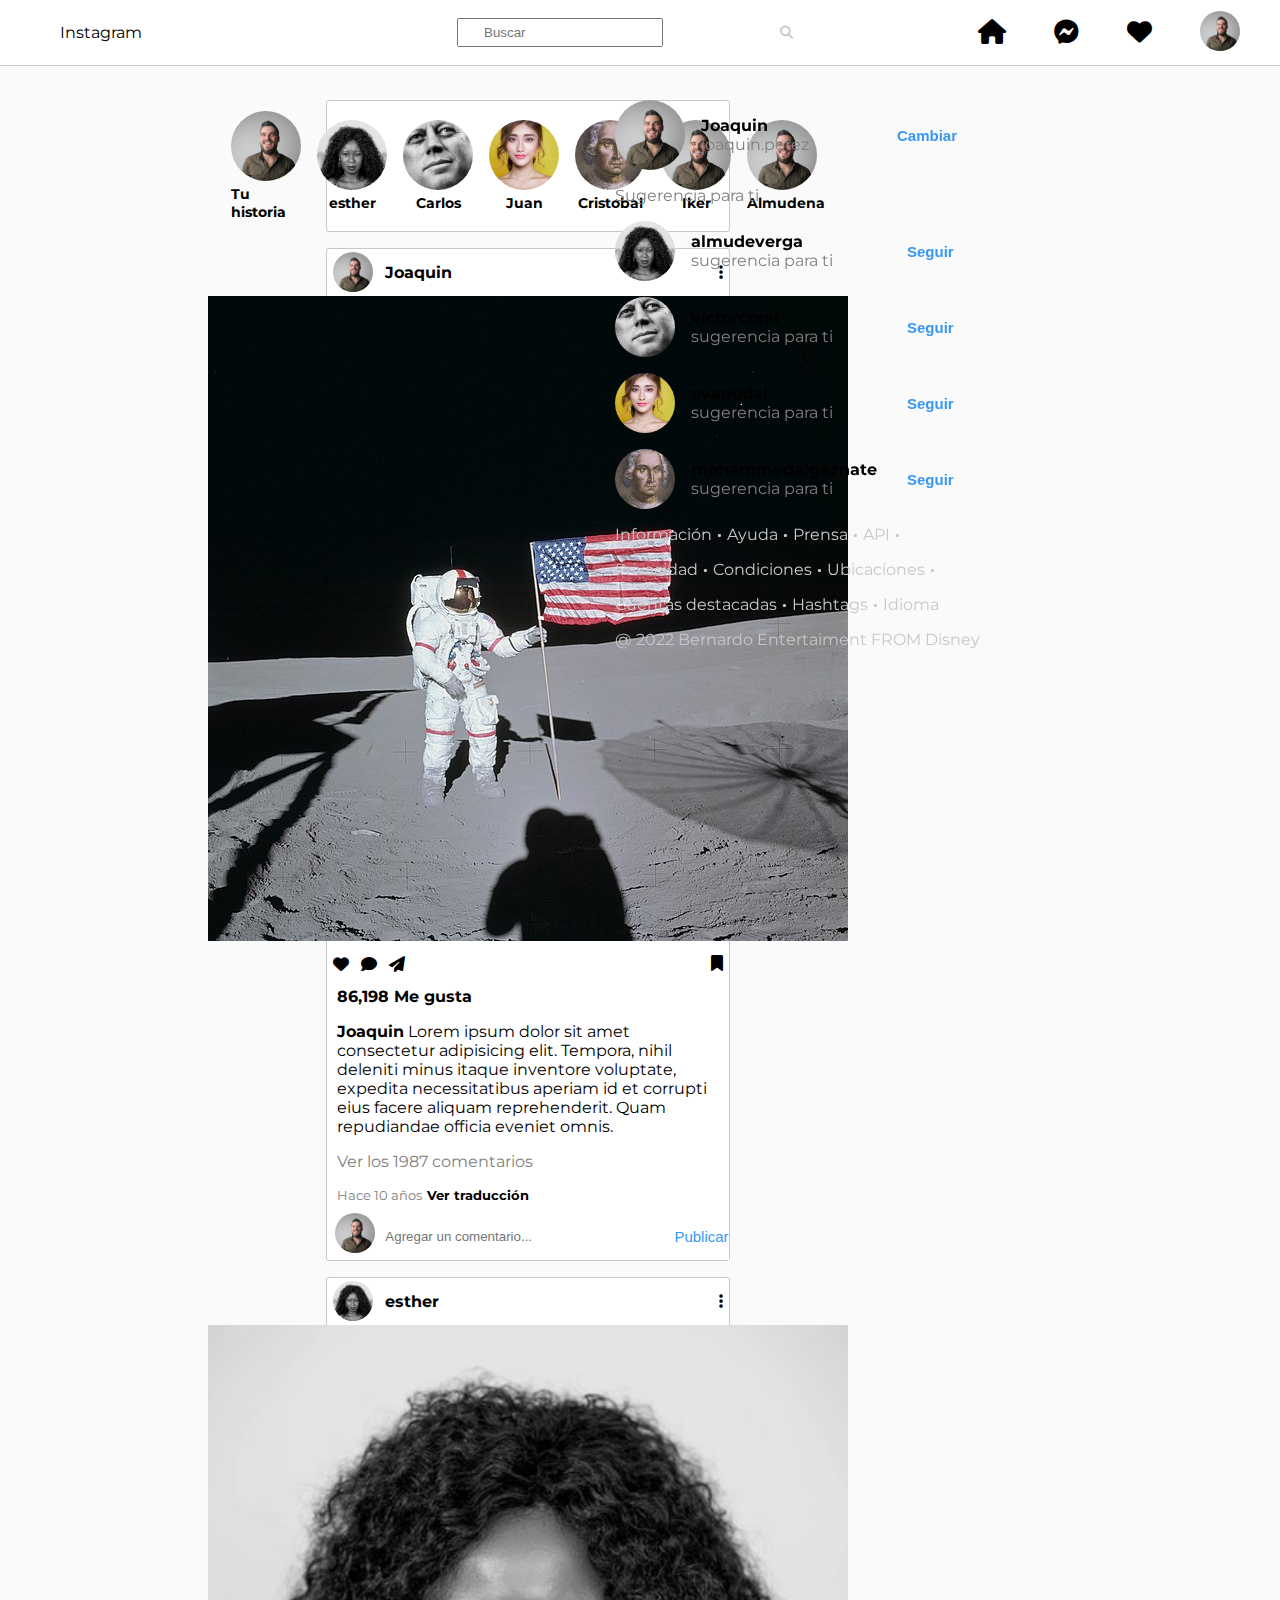
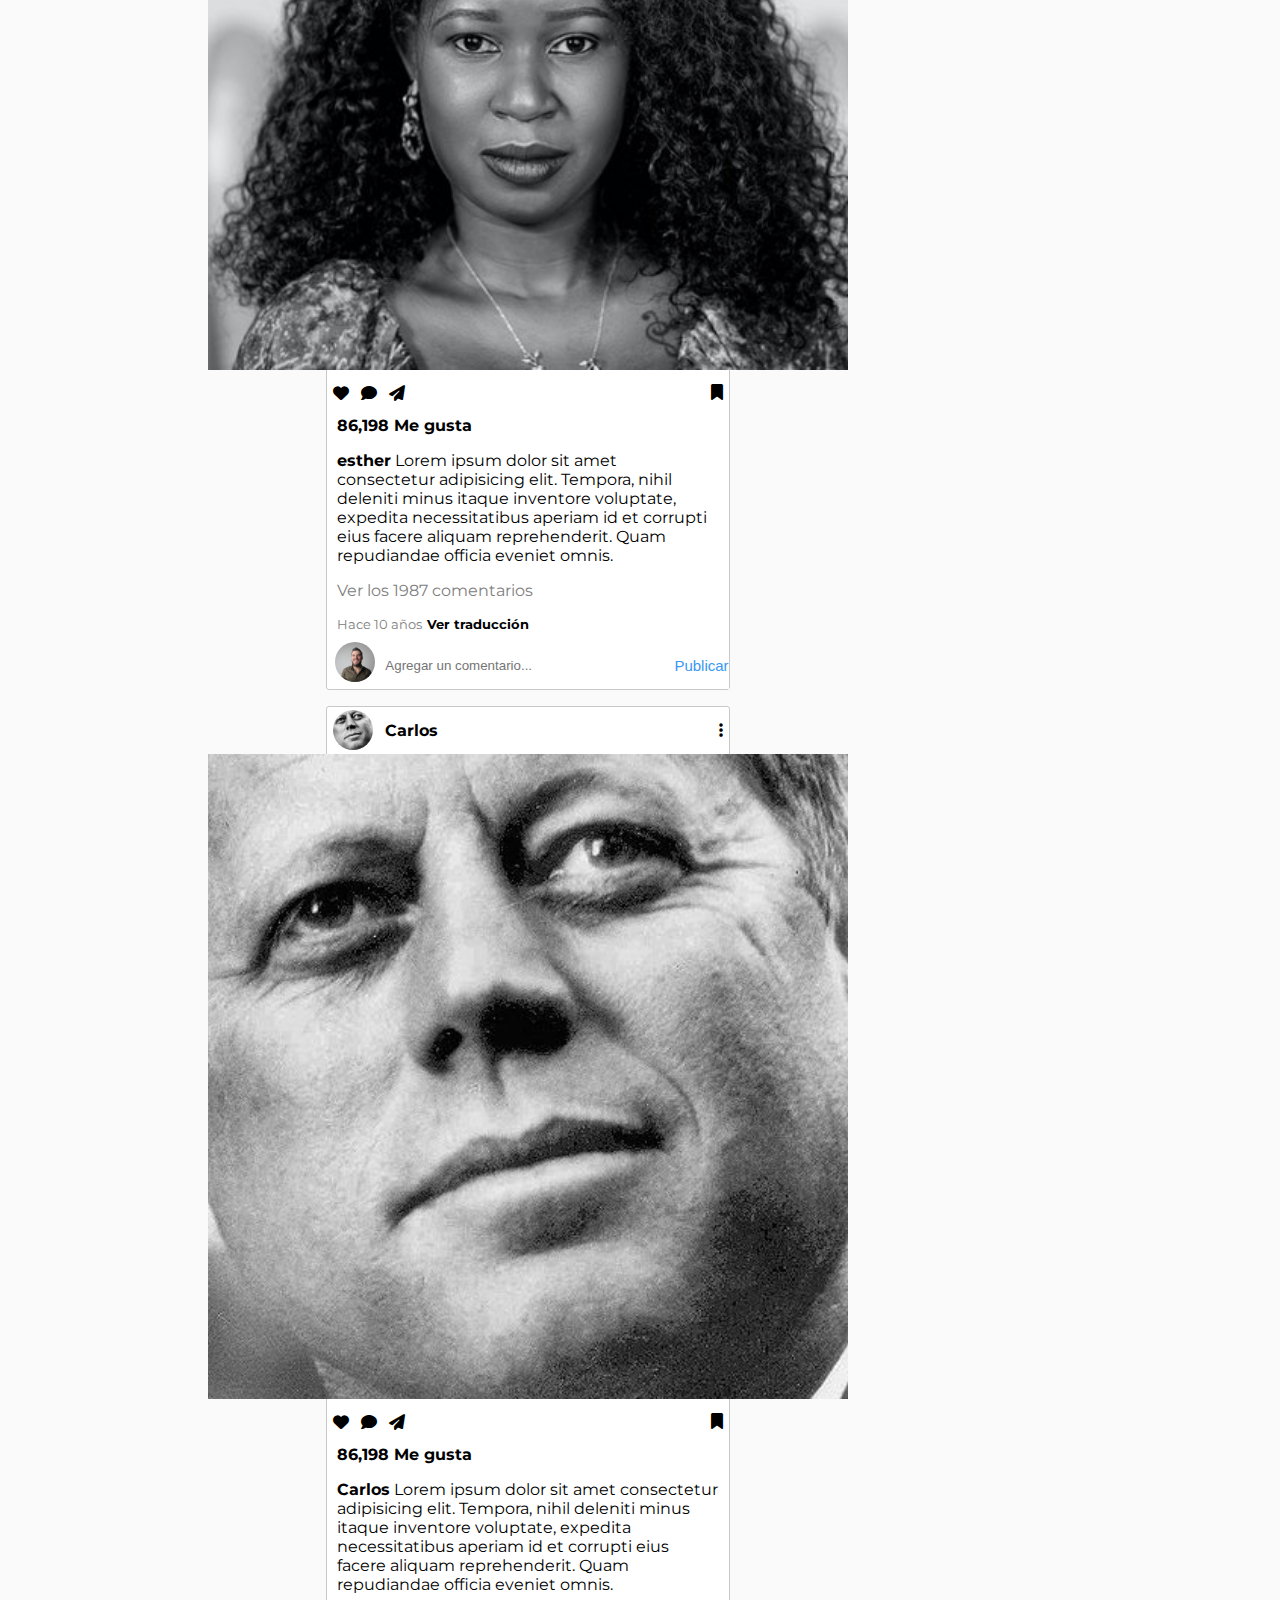
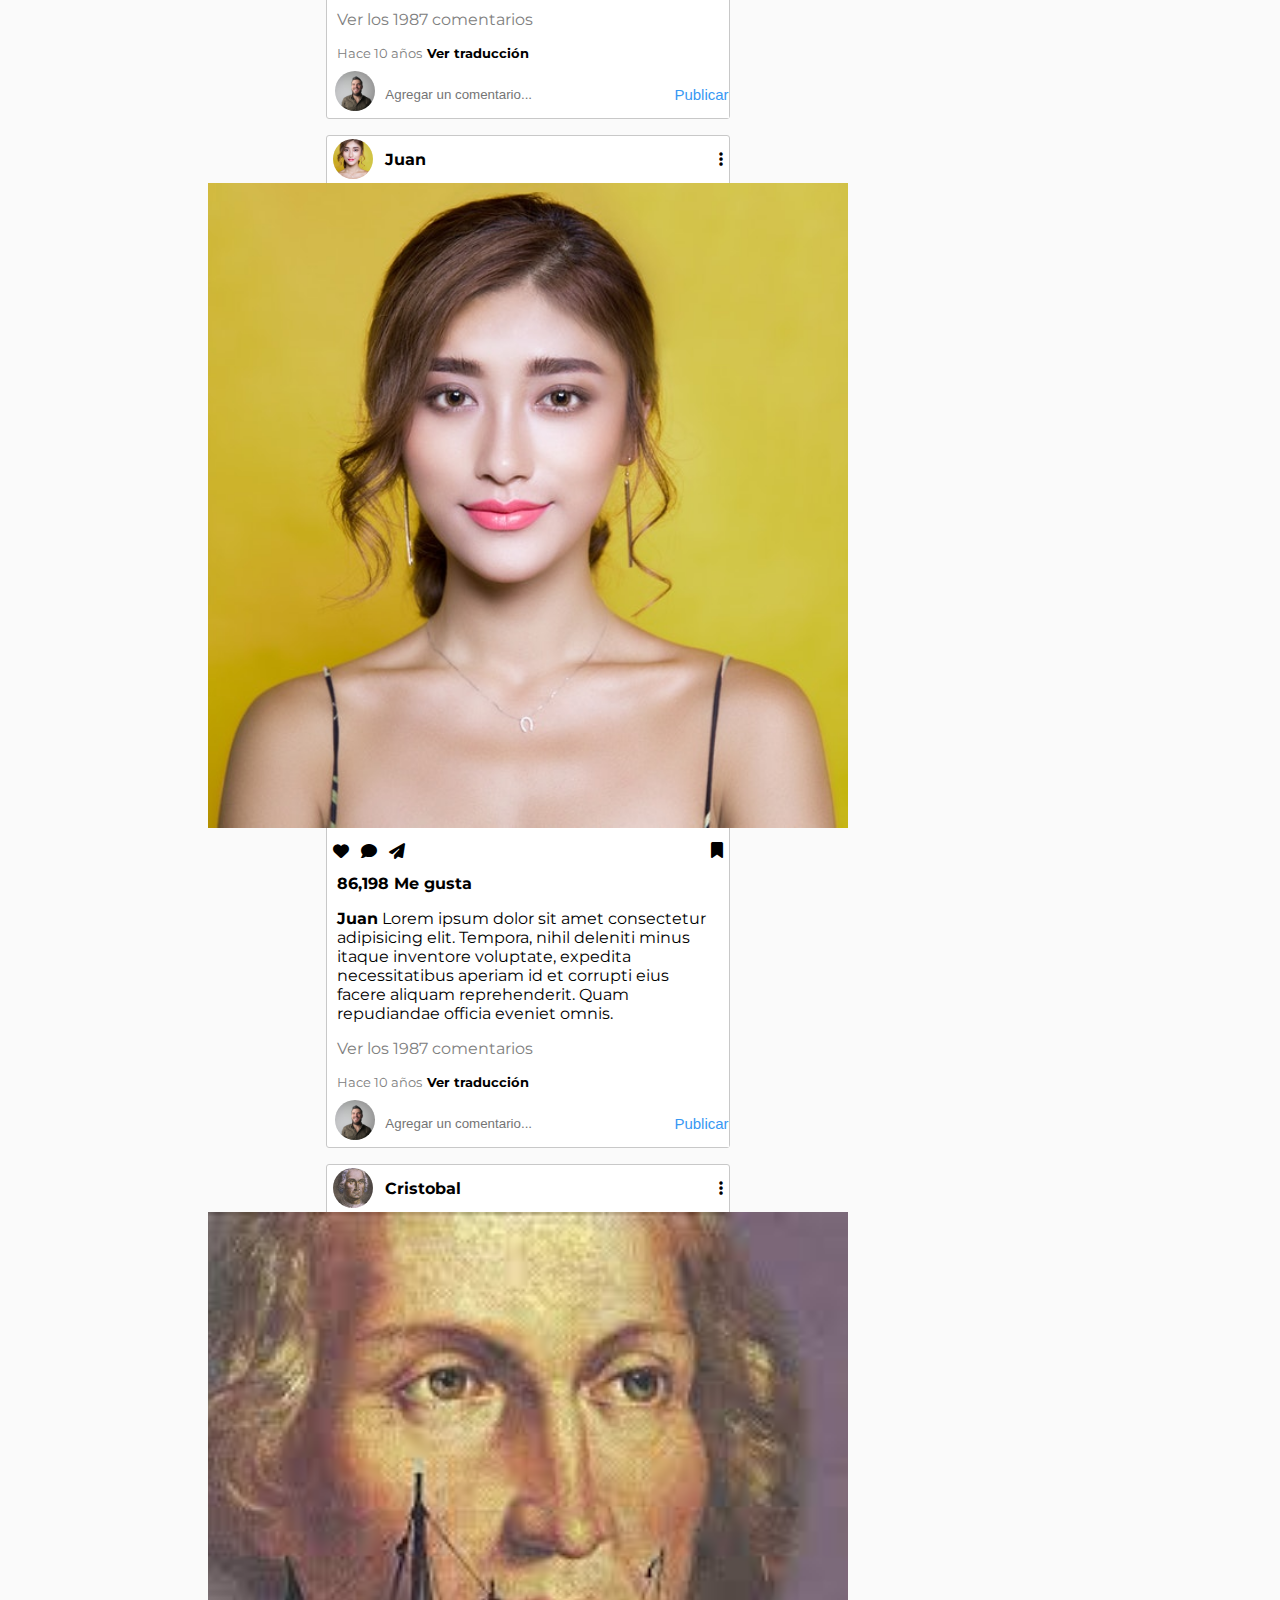
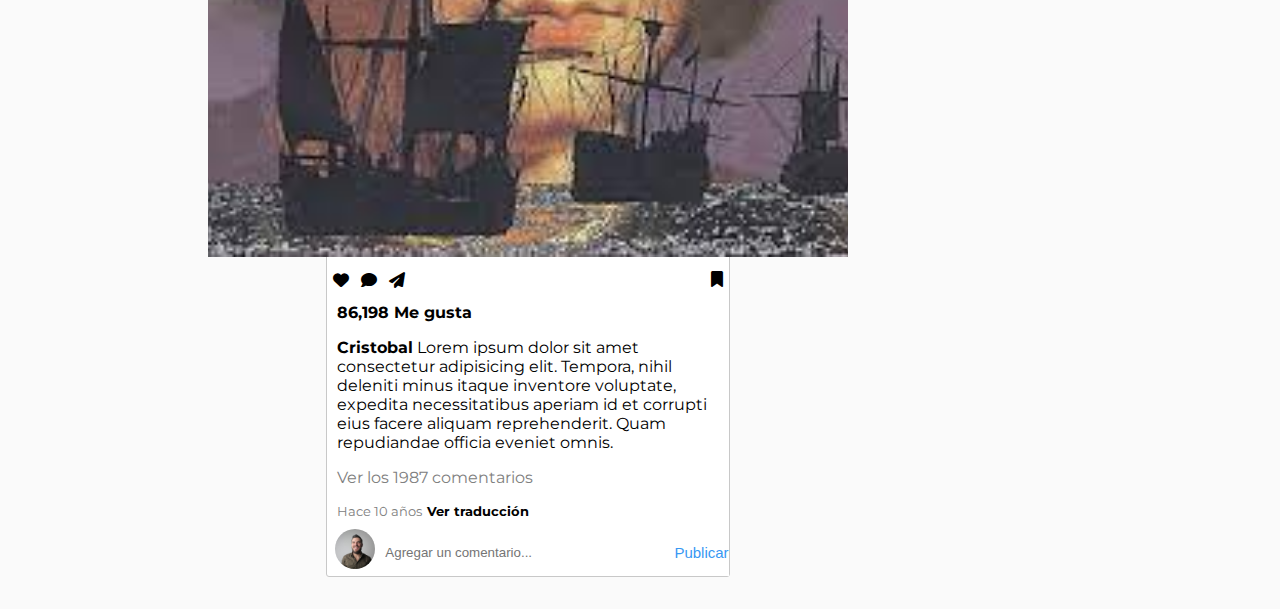
==== index.html @ 618ade81 "Rename Index.html to index.html" ====
<!DOCTYPE html>
<html lang="es">

<head>
    <meta charset="UTF-8">
    <meta http-equiv="X-UA-Compatible" content="IE=edge">
    <meta name="viewport" content="width=device-width, initial-scale=1.0">
    <title>Inicio</title>
    <link rel="stylesheet" href="style.css">
    <link rel="stylesheet" href="https://cdnjs.cloudflare.com/ajax/libs/font-awesome/6.1.1/css/all.min.css">
    <link href="https://fonts.googleapis.com/css2?family=Montserrat:ital,wght@0,100;0,200;0,300;1,100;1,200;1,300&display=swap" rel="stylesheet">
</head>

<body>

    <!--Cabezera-->

    <header class="cabeza margin-cabezera">
        <a class="hypervinculos" href="./Index.html"><p class="clicker">Instagram</p></a>
        <div class="center">
            <i class="fa-solid fa-magnifying-glass lupa"></i>
            <input class="border buscador-principal" type="buscador" placeholder="Buscar">
        </div>
        <div class="gap-cabezera">
            <a href="./Index.html"><i class="fa-solid fa-house iconos-cabezera clicker hypervinculos"></i></a>
            <i class="fa-brands fa-facebook-messenger iconos-cabezera clicker"></i>
            <i class="fa-solid fa-heart iconos-cabezera clicker"></i>
            <a href="./perfil.html"><img class="tamaño-perfil-foto clicker" src="./imagenes/josema.jpg" alt=""></a>
        </div>
    </header>

    <!--Historias-->

    <main class="flex-column background2 padding-cuerpo">
        <div class="flex padding">

            <div class="flex-column center gap">
                <div class="historias background-cuadro margin-top">
                    <div class="historia">
                        <img class="fotos-historias clicker" src="./imagenes/josema.jpg" alt="">
                        <p class="center historia-texto"><b>Tu historia</b></p>
                    </div>
                    <div class="historia">
                        <img class="fotos-historias clicker" src="./imagenes/africa.jpg" alt="">
                        <p class="center historia-texto"><b>esther</b></p>
                    </div>
                    <div class="historia">
                        <img class="fotos-historias clicker" src="./imagenes/kenedyperfil.jpg" alt="">
                        <p class="center historia-texto"><b>Carlos</b></p>
                    </div>
                    <div class="historia">
                        <img class="fotos-historias clicker" src="./imagenes/pacoperfil.jpg" alt="">
                        <p class="center historia-texto"><b>Juan</b></p>
                    </div>
                    <div class="historia">
                        <img class="fotos-historias clicker" src="./imagenes/Cristobal.jpg" alt="">
                        <p class="center historia-texto"><b>Cristobal</b></p>
                    </div>
                    <div class="historia">
                        <img class="fotos-historias clicker" src="./imagenes/josema.jpg" alt="">
                        <p class="center historia-texto"><b>Iker</b></p>
                    </div>
                    <div class="historia">
                        <img class="fotos-historias clicker" src="./imagenes/josema.jpg" alt="">
                        <p class="center historia-texto"><b>Almudena</b></p>
                    </div>
                </div>

                <!--Fotos-->

                <div class="cuadro flex-column borde background-cuadro">
                    <div class="flex between altura">
                        <div class="left clicker">
                            <img class="tamaño-perfil-foto" src="./imagenes/josema.jpg" alt="">
                            <p class="alineacion"><b>Joaquin</b></p>
                        </div>
                        <div class="right clicker">
                            <i class="fa-solid fa-ellipsis-vertical"></i>
                        </div>
                    </div>

                    <picture>
                        <img class="img" src="./imagenes/Apollo_14.jpg" alt="">
                    </picture>

                    <div class="flex between altura">
                        <div class="left">
                            <i class="fa-solid fa-heart clicker"></i>
                            <i class="fa-solid fa-comment clicker"></i>
                            <i class="fa-solid fa-paper-plane clicker"></i>
                        </div>
                        <div class="rigth">
                            <i class="fa-solid fa-bookmark clicker"></i>
                        </div>
                    </div>

                    <div class="flex-column gap margin-zona-de-comentarios">
                        <p><b>86,198 Me gusta</b></p>
                        <p><b class="clicker">Joaquin</b> Lorem ipsum dolor sit amet consectetur adipisicing elit. Tempora, nihil deleniti
                            minus
                            itaque inventore voluptate, expedita necessitatibus aperiam id et corrupti eius facere
                            aliquam
                            reprehenderit. Quam repudiandae officia eveniet omnis.</p>
                        <p class="gris clicker">Ver los 1987 comentarios</p>
                        <div class="flex mini-gap">
                            <p class="gris descripcion-años">Hace 10 años</p>
                            <p class="clicker descripcion-años"><b>Ver traducción</b></p>
                        </div>
                    </div>

                    <div class="flex tamaño-comentarios">
                        <img class="tamaño-perfil-foto clicker margin-comentarios" src="./imagenes/josema.jpg" alt="">
                        <input class="comentarios" type="text" placeholder="Agregar un comentario...">
                        <button class="boton clicker">Publicar</button>
                    </div>
                </div>

                <div class="cuadro flex-column borde background-cuadro">
                    <div class="flex between altura">
                        <div class="left clicker">
                            <img class="tamaño-perfil-foto" src="./imagenes/africa.jpg" alt="">
                            <p class="alineacion"><b>esther</b></p>
                        </div>
                        <div class="right clicker">
                            <i class="fa-solid fa-ellipsis-vertical"></i>
                        </div>
                    </div>

                    <picture>
                        <img class="img" src="./imagenes/africa.jpg" alt="">
                    </picture>

                    <div class="flex between altura">
                        <div class="left">
                            <i class="fa-solid fa-heart clicker"></i>
                            <i class="fa-solid fa-comment clicker"></i>
                            <i class="fa-solid fa-paper-plane clicker"></i>
                        </div>
                        <div class="rigth">
                            <i class="fa-solid fa-bookmark clicker"></i>
                        </div>
                    </div>

                    <div class="flex-column gap margin-zona-de-comentarios">
                        <p><b>86,198 Me gusta</b></p>
                        <p><b class="clicker">esther</b> Lorem ipsum dolor sit amet consectetur adipisicing elit. Tempora, nihil deleniti
                            minus
                            itaque inventore voluptate, expedita necessitatibus aperiam id et corrupti eius facere
                            aliquam
                            reprehenderit. Quam repudiandae officia eveniet omnis.</p>
                        <p class="gris clicker">Ver los 1987 comentarios</p>
                        <div class="flex mini-gap">
                            <p class="gris descripcion-años">Hace 10 años</p>
                            <p class="clicker descripcion-años"><b>Ver traducción</b></p>
                        </div>
                    </div>

                    <div class="flex tamaño-comentarios">
                        <img class="tamaño-perfil-foto clicker margin-comentarios" src="./imagenes/josema.jpg" alt="">
                        <input class="comentarios" type="text" placeholder="Agregar un comentario...">
                        <button class="boton clicker">Publicar</button>
                    </div>
                </div>

                <div class="cuadro flex-column borde background-cuadro">
                    <div class="flex between altura">
                        <div class="left clicker">
                            <img class="tamaño-perfil-foto" src="./imagenes/kenedyperfil.jpg" alt="">
                            <p class="alineacion"><b>Carlos</b></p>
                        </div>
                        <div class="right clicker">
                            <i class="fa-solid fa-ellipsis-vertical"></i>
                        </div>
                    </div>

                    <picture>
                        <img class="img" src="./imagenes/kenedyperfil.jpg" alt="">
                    </picture>

                    <div class="flex between altura">
                        <div class="left">
                            <i class="fa-solid fa-heart clicker"></i>
                            <i class="fa-solid fa-comment clicker"></i>
                            <i class="fa-solid fa-paper-plane clicker"></i>
                        </div>
                        <div class="rigth">
                            <i class="fa-solid fa-bookmark clicker"></i>
                        </div>
                    </div>

                    <div class="flex-column gap margin-zona-de-comentarios">
                        <p><b>86,198 Me gusta</b></p>
                        <p><b class="clicker">Carlos</b> Lorem ipsum dolor sit amet consectetur adipisicing elit. Tempora, nihil deleniti
                            minus
                            itaque inventore voluptate, expedita necessitatibus aperiam id et corrupti eius facere
                            aliquam
                            reprehenderit. Quam repudiandae officia eveniet omnis.</p>
                        <p class="gris clicker">Ver los 1987 comentarios</p>
                        <div class="flex mini-gap">
                            <p class="gris descripcion-años">Hace 10 años</p>
                            <p class="clicker descripcion-años"><b>Ver traducción</b></p>
                        </div>
                    </div>

                    <div class="flex tamaño-comentarios">
                        <img class="tamaño-perfil-foto clicker margin-comentarios" src="./imagenes/josema.jpg" alt="">
                        <input class="comentarios" type="text" placeholder="Agregar un comentario...">
                        <button class="boton clicker">Publicar</button>
                    </div>
                </div>

                <div class="cuadro flex-column borde background-cuadro">
                    <div class="flex between altura">
                        <div class="left clicker">
                            <img class="tamaño-perfil-foto" src="./imagenes/pacoperfil.jpg" alt="">
                            <p class="alineacion"><b>Juan</b></p>
                        </div>
                        <div class="right clicker">
                            <i class="fa-solid fa-ellipsis-vertical"></i>
                        </div>
                    </div>

                    <picture>
                        <img class="img" src="./imagenes/paco.jpg" alt="">
                    </picture>

                    <div class="flex between altura">
                        <div class="left">
                            <i class="fa-solid fa-heart clicker"></i>
                            <i class="fa-solid fa-comment clicker"></i>
                            <i class="fa-solid fa-paper-plane clicker"></i>
                        </div>
                        <div class="rigth">
                            <i class="fa-solid fa-bookmark clicker"></i>
                        </div>
                    </div>

                    <div class="flex-column gap margin-zona-de-comentarios">
                        <p><b>86,198 Me gusta</b></p>
                        <p><b class="clicker">Juan</b> Lorem ipsum dolor sit amet consectetur adipisicing elit. Tempora, nihil deleniti
                            minus
                            itaque inventore voluptate, expedita necessitatibus aperiam id et corrupti eius facere
                            aliquam
                            reprehenderit. Quam repudiandae officia eveniet omnis.</p>
                        <p class="gris clicker">Ver los 1987 comentarios</p>
                        <div class="flex mini-gap">
                            <p class="gris descripcion-años">Hace 10 años</p>
                            <p class="clicker descripcion-años"><b>Ver traducción</b></p>
                        </div>
                    </div>

                    <div class="flex tamaño-comentarios">
                        <img class="tamaño-perfil-foto clicker margin-comentarios" src="./imagenes/josema.jpg" alt="">
                        <input class="comentarios" type="text" placeholder="Agregar un comentario...">
                        <button class="boton clicker">Publicar</button>
                    </div>
                </div>

                <div class="cuadro flex-column borde background-cuadro">
                    <div class="flex between altura">
                        <div class="left clicker">
                            <img class="tamaño-perfil-foto" src="./imagenes/Cristobal.jpg" alt="">
                            <p class="alineacion"><b>Cristobal</b></p>
                        </div>
                        <div class="right clicker">
                            <i class="fa-solid fa-ellipsis-vertical"></i>
                        </div>
                    </div>

                    <picture>
                        <img class="img" src="./imagenes/encontre.jpg" alt="">
                    </picture>

                    <div class="flex between altura">
                        <div class="left">
                            <i class="fa-solid fa-heart clicker"></i>
                            <i class="fa-solid fa-comment clicker"></i>
                            <i class="fa-solid fa-paper-plane clicker"></i>
                        </div>
                        <div class="rigth">
                            <i class="fa-solid fa-bookmark clicker"></i>
                        </div>
                    </div>

                    <div class="flex-column gap margin-zona-de-comentarios">
                        <p><b>86,198 Me gusta</b></p>
                        <p><b class="clicker">Cristobal</b> Lorem ipsum dolor sit amet consectetur adipisicing elit. Tempora, nihil deleniti
                            minus
                            itaque inventore voluptate, expedita necessitatibus aperiam id et corrupti eius facere
                            aliquam
                            reprehenderit. Quam repudiandae officia eveniet omnis.</p>
                        <p class="gris clicker">Ver los 1987 comentarios</p>
                        <div class="flex mini-gap">
                            <p class="gris descripcion-años">Hace 10 años</p>
                            <p class="clicker descripcion-años"><b>Ver traducción</b></p>
                        </div>
                    </div>

                    <div class="flex tamaño-comentarios">
                        <img class="tamaño-perfil-foto clicker margin-comentarios" src="./imagenes/josema.jpg" alt="">
                        <input class="comentarios" type="text" placeholder="Agregar un comentario...">
                        <button class="boton clicker">Publicar</button>
                    </div>
                </div>
            </div>

            <!--Usuarios laterales-->

            <div class="flex-column gap barra-lateral">
                <div class="flex gap">
                    <img class="fotos-laterales-princi clicker" src="./imagenes/josema.jpg" alt="">
                    <div class="flex-column centrador texto-lateral-principal">
                        <p class="clicker"><b>Joaquin</b></p>
                        <p class="gris">joaquin.perez</p>
                    </div>
                    <button class="boton clicker background2"><b>Cambiar</b></button>
                </div>
                <p class="gris">Sugerencia para ti</p>
                <div class="flex gap">
                    <img class="fotos-laterales clicker" src="./imagenes/africa.jpg" alt="">
                    <div class="flex-column centrador texto-lateral">
                        <p class="clicker"><b>almudeverga</b></p>
                        <p class="gris">sugerencia para ti</p>
                    </div>
                    <button class="boton clicker background2"><b>Seguir</b></button>
                </div>
                <div class="flex gap">
                    <img class="fotos-laterales clicker" src="./imagenes/kenedyperfil.jpg" alt="">
                    <div class="flex-column centrador texto-lateral">
                        <p class="clicker"><b>victorcoral</b></p>
                        <p class="gris">sugerencia para ti</p>
                    </div>
                    <button class="boton clicker background2"><b>Seguir</b></button>
                </div>
                <div class="flex gap">
                    <img class="fotos-laterales clicker" src="./imagenes/pacoperfil.jpg" alt="">
                    <div class="flex-column centrador texto-lateral">
                        <p class="clicker"><b>evanodal</b></p>
                        <p class="gris">sugerencia para ti</p>
                    </div>
                    <button class="boton clicker background2"><b>Seguir</b></button>
                </div>
                <div class="flex gap">
                    <img class="fotos-laterales clicker" src="./imagenes/Cristobal.jpg" alt="">
                    <div class="flex-column centrador texto-lateral">
                        <p class="clicker"><b>mohammedalgaznate</b></p>
                        <p class="gris">sugerencia para ti</p>
                    </div>
                    <button class="boton clicker background2"><b>Seguir</b></button>
                </div>

                <div class="flex gris-claro mini-gap">
                    <p class="clicker texto-lateral-bajo">Información</p>
                    <p><b>·</b></p>
                    <p class="clicker texto-lateral-bajo">Ayuda</p>
                    <p><b>·</b></p>
                    <p class="clicker texto-lateral-bajo">Prensa</p>
                    <p><b>·</b></p>
                    <p class="clicker texto-lateral-bajo">API</p>
                    <p><b>·</b></p>
                </div>
                <div class="flex gris-claro mini-gap">
                    <p class="clicker texto-lateral-bajo">Privacidad</p>
                    <p><b>·</b></p>
                    <p class="clicker texto-lateral-bajo">Condiciones</p>
                    <p><b>·</b></p>
                    <p class="clicker texto-lateral-bajo">Ubicaciones</p>
                    <p><b>·</b></p>
                </div>
                <div class="flex gris-claro mini-gap">
                    <p class="clicker texto-lateral-bajo">Cuentas destacadas</p>
                    <p><b>·</b></p>
                    <p class="clicker texto-lateral-bajo">Hashtags</p>
                    <p><b>·</b></p>
                    <p class="clicker texto-lateral-bajo">Idioma</p>
                </div>
                <div class="flex gris-claro">
                    <p>@ 2022 Bernardo Entertaiment FROM Disney</p>
                </div>
            </div>
        </div>
    </main>

    <footer>

    </footer>

</body>

</html>
---- style.css ----
*{
    margin: 0%;
    padding: 0%;
}

body{
    font-family: 'Montserrat', sans-serif;
}

.cabeza{
    display: flex;
    align-items: center;
    justify-content: center;
    gap: 0rem;
    height: 65px;
    border-bottom: 1px #C8C8C8 solid;
    width: 100%;
    position:fixed;
    background-color: white;
}

.margin-cabezera{
    padding-left: 60px;
}

.margin-top{
    margin-top: 20px;
}

.iconos-cabezera{
    font-size: 25px;
}

.gap-cabezera{
    display: flex;
    align-items: center;
    gap: 3rem;
    padding-right: 100px;
}

.hypervinculos{
    text-decoration: none;
    color: black;
}

.historias{
    display: flex;
    border: 1px #C8C8C8 solid;
    height: 130px;
    align-items: center;
    justify-content: center;
    gap: 1rem;
    width: 38%;
    border-radius: 3px;
}

.fotos-historias{
    height: 70px;
    border-radius: 50%;
}

.fotos-laterales{
    height: 60px;
    border-radius: 50%;
}

.fotos-laterales-princi{
    height: 70px;
    border-radius: 50%;
    background-color: white;
}

.center{
    align-items: center;
    justify-content: center;
    margin: 0% auto;
    display: flex;
}

.centrador{
    display: flex;
    align-items: start;
    justify-content: center;
}

.texto-lateral-principal{
    width: 180px;
}

.texto-lateral{
    width: 200px;
}

.cuadro{
    display: flex;
    width: 38%;
    justify-content: center;
    align-items: center;
    margin: 0 auto;
}

.buscador-principal{
    height: 25px;
    padding-left: 25px;
    outline: none;
}

.lupa{
    font-size: 13px;
    position: absolute;
    left: 780px;
    color: #C8C8C8;
}

.borde{
    border: 1px #C8C8C8 solid;
    border-radius: 3px;
}

.flex{
    display: flex;
}

.padding{
    padding-right: 224px;
}

.flex-column{
    display: flex;
    flex-direction: column;
}

.left{
    display: flex;
    justify-content: left;
    gap: 12px;
}

.right{
    display: flex;
    justify-content: right;
}

.img{
    display:flex;
    justify-content: center;
    width: 640px;
    height: 645px;
    object-fit: cover;
}

.imagenes-publi{
    height: 350px;
    width:  350px;
    object-fit: cover;
}

.reels-tamaño{
    position: relative;
    overflow: hidden;
    display: flex;
    height: 550px;
    width:  350px;
}

.publicaciones-tamaño{
    position: relative;
    overflow: hidden;
    display: flex;
    height: 350px;
    width:  350px;
    object-fit: cover;
}

.imagenes-reels{
    height: 550px;
    width:  350px;
    object-fit: cover;
    display: flex;
    justify-content: center;
    margin: 0 auto;
}

.heart{
    position: absolute;
    color: white;
    background-color: rgba(0, 0, 0, 0.4);
    display: flex;
    gap: 2rem;
    align-items: center;
    justify-content: center;
    font-size: 35px;
    left: 0px;
    top: 0px;
    height: 100%;
    width: 100%;
    opacity: 0;
}


.heart:hover{
    opacity: 1;
}

.gap{
    gap: 1rem;
}

.gap-img{
    gap: 2rem;
}

.mini-gap{
    gap: 5px;
}

.margin-zona-de-comentarios{
    margin: 0 10px;
}

.margin-comentarios{
    margin-left: 8px;
}

.padding-cuerpo{
    padding: 5rem 0 2rem 0;
}

.tamaño-nombre{
    width: 150px;
}

.between{
    width: 97%;
    justify-content: space-between;
}

.altura{
    height: 50px;
    align-items: center;
}

.gris{
    color: gray;
}

.descripcion-años{
    font-size: 13px;
}

.gris-claro{
    color: #C8C8C8;
}

.alineacion{
    display: flex;
    align-items: center;
    justify-content: center;
}

.alineacion-reels{
    display:flex; 
    gap:10px; 
    align-items:center;
}

.tamaño-perfil-foto{
    height: 40px;
    border-radius: 50%;
}

.tamaño-foto-principal{
    height: 200px;
    border-radius: 50%;
}

.clicker{
    cursor: pointer; 
}

.historia-texto{
    font-size: 14px;
}

.historia:hover{
    font-size: 14px;
    color: #A0A0A0;
    transition: 500ms;
}

.fotos-historias:hover,
.fotos-laterales:hover,
.fotos-laterales-princi:hover{
    box-shadow: 0rem 0rem 1rem 0rem purple;
    transition: 750ms;
}

.texto-lateral-bajo:hover{
    color: #464545;
    transition: 500ms;
}

.tamaño-comentarios{
    width: 100%;
    gap: 10px;
    margin-top: 10px ;
    height: 5%;
}

.comentarios{
    width: 79%;
    border: none;
}

.comentarios:focus{
    outline: none;
    border: none;
}

.boton{
    border: none;
    background-color: white;
    color: #3898F3;
    font-size: 15px;
}

.boton:hover{
    color: #0a5daa;
}

.barra-lateral{
    position: fixed;
    top: 100px;
    right: 300px;
}

.background3{
    background-color: #C8C8C8;
}

.background-cuadro{
    background-color: white;
}

.background2{
    background-color: #FAFAFA;
}

.tamaño-perfil{
    display: flex;
    margin: 0 350px;
}

.caja-perfil{
    height: 250px;
    align-items: center;
    gap: 3rem;
    margin-left: 38px;
}

.nombre-perfil{
    gap: 11rem;
}

.datos-usuario{
    gap: 2rem
}

.caja-datos{
    display: flex;
    flex-direction: column;
    gap: 1rem;
}

.enviar-mensaje{
    width: 110px;
    background-color: transparent;
    border: 1px, black, solid;
    border-radius: 5%;
}


.line-up-zero{
    border-top: 2px solid #A0A0A0;
}

.line-up-zero:hover{
    border-top: 3px solid rgb(133, 125, 125);
    color: rgb(133, 125, 125);
}

.line-up-zero:focus{
    border-top: 3px solid black;
    color: black;
}

.contenedor-h1{
    display: flex;
    height: 10px;
    width: 1120px;
    align-items: center;
    margin: 0% auto;
}

.contenedor-img{
    display: flex;
    justify-content: center;
    align-items: center;
}

.tamaño-menus{
    width: 1180px;
    justify-content: center;
    align-items: center;
    margin: 0% auto;
}

.zero{
    height: 120vh; 
    width: 1180px;
    margin: 0% auto;
}

.h1{
    font-size: 13px;
}

.tamaño-h1{
    width: 229px;
    font-size: 10px;
}

.font-reels{
    font: 20px;
}

.h1-izquierda{
    display: flex;
    justify-content: left;
    color: #A0A0A0;
}

.h1-centro{
    display: flex;
    justify-content: center;
    color: #A0A0A0;
}

.h1-derecho{
    display: flex;
    justify-content: right;
    color: #A0A0A0;
}
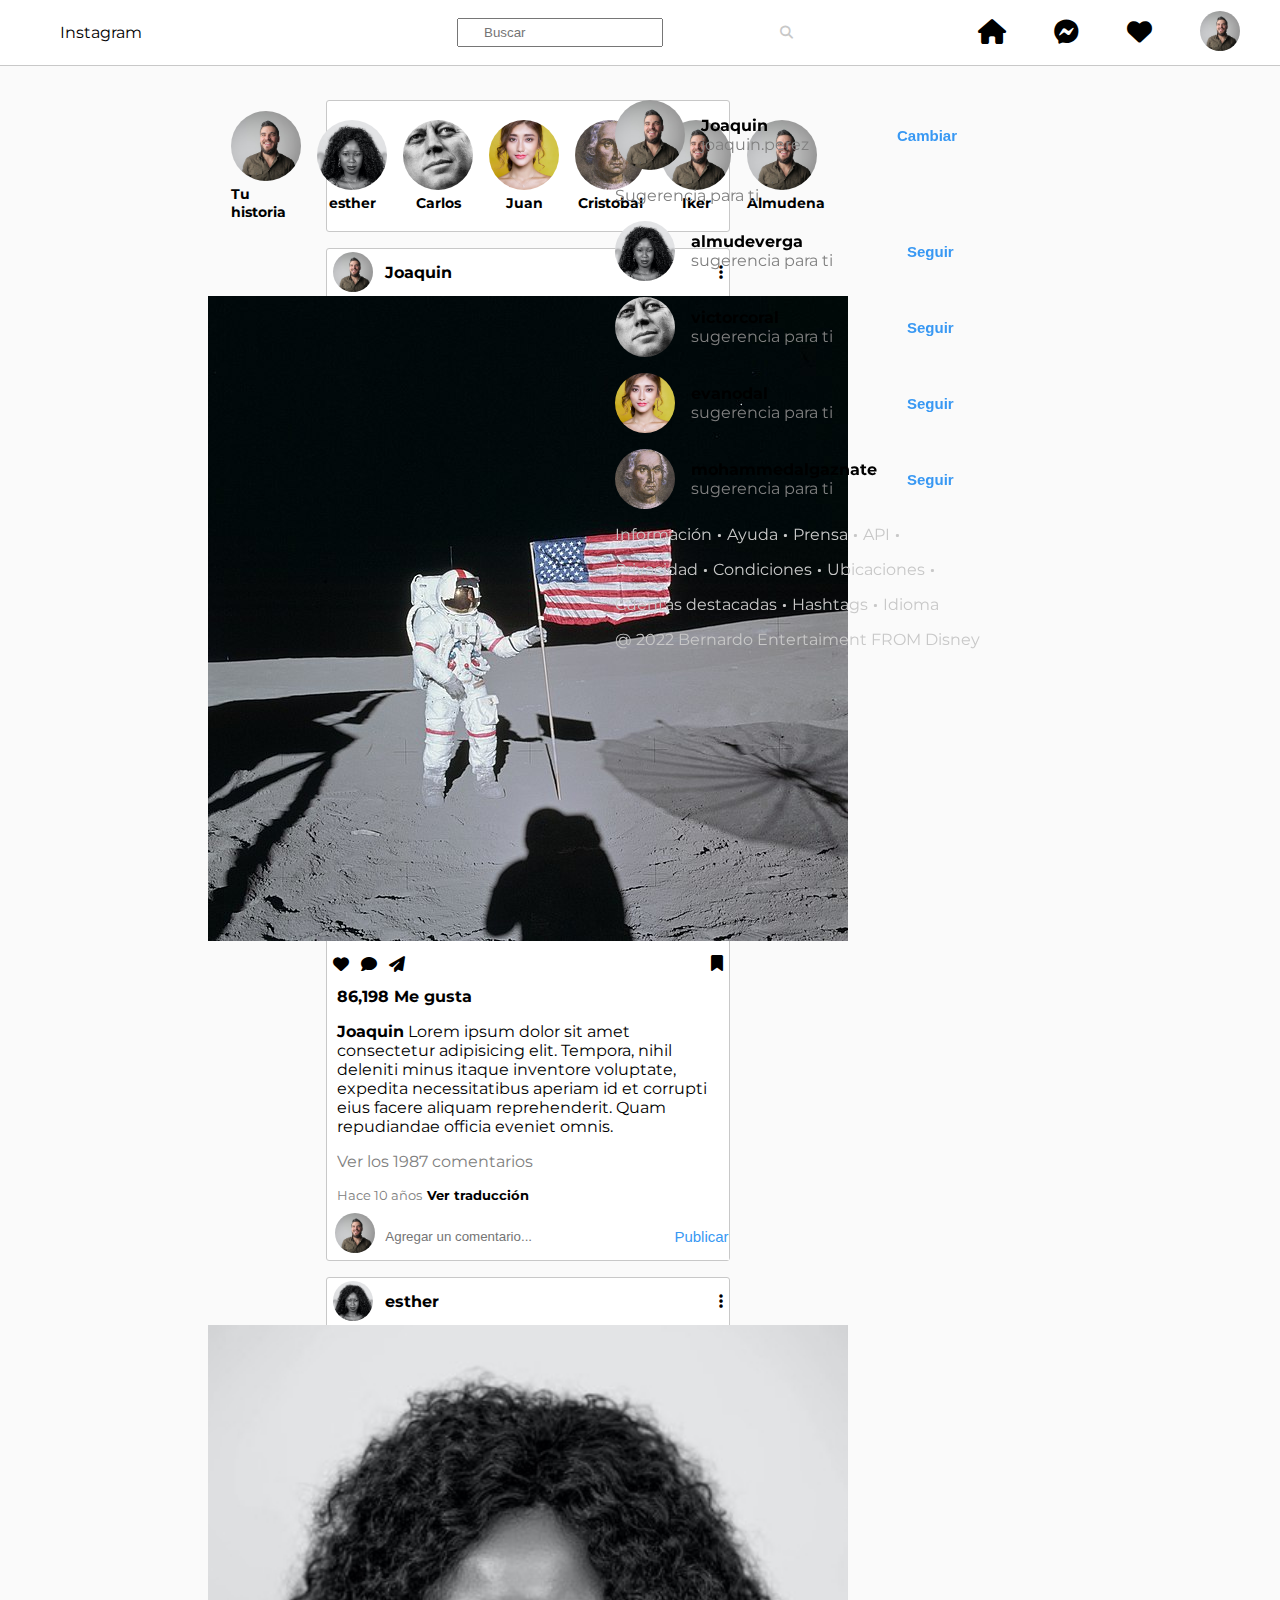
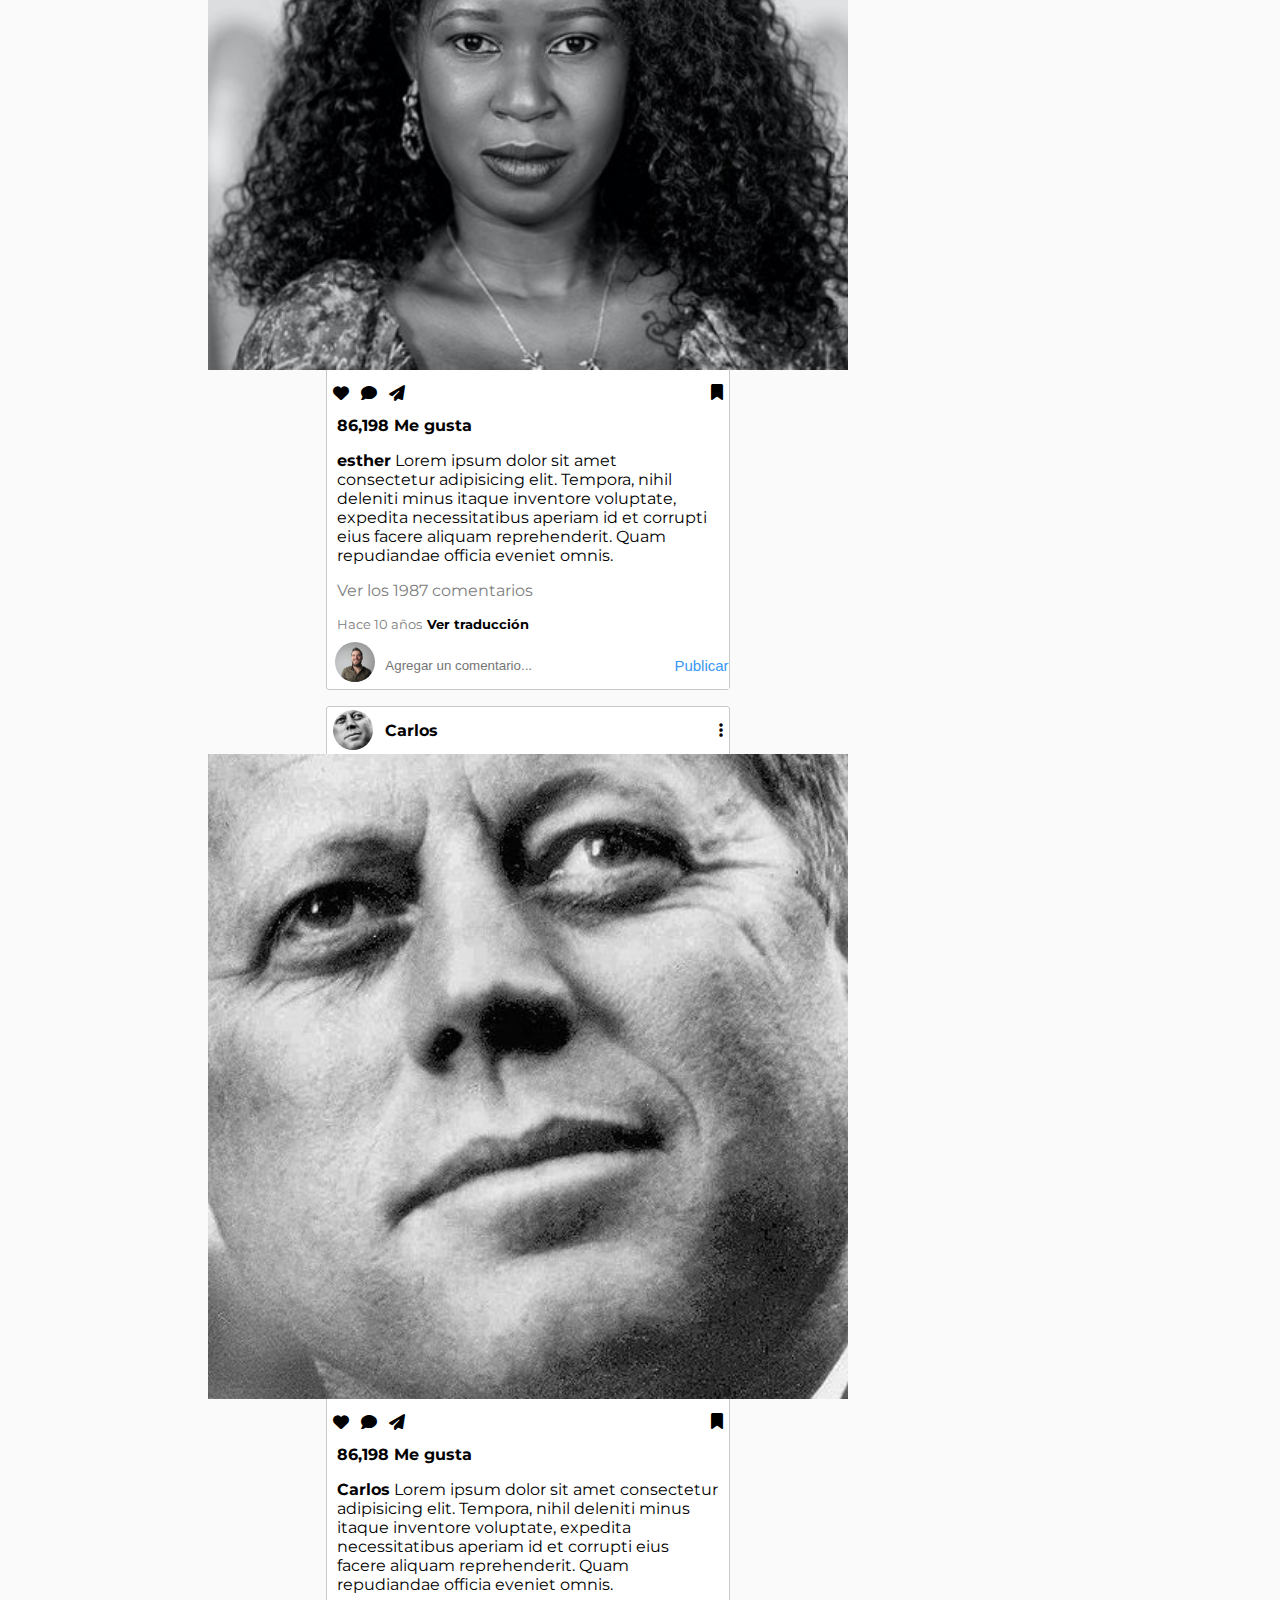
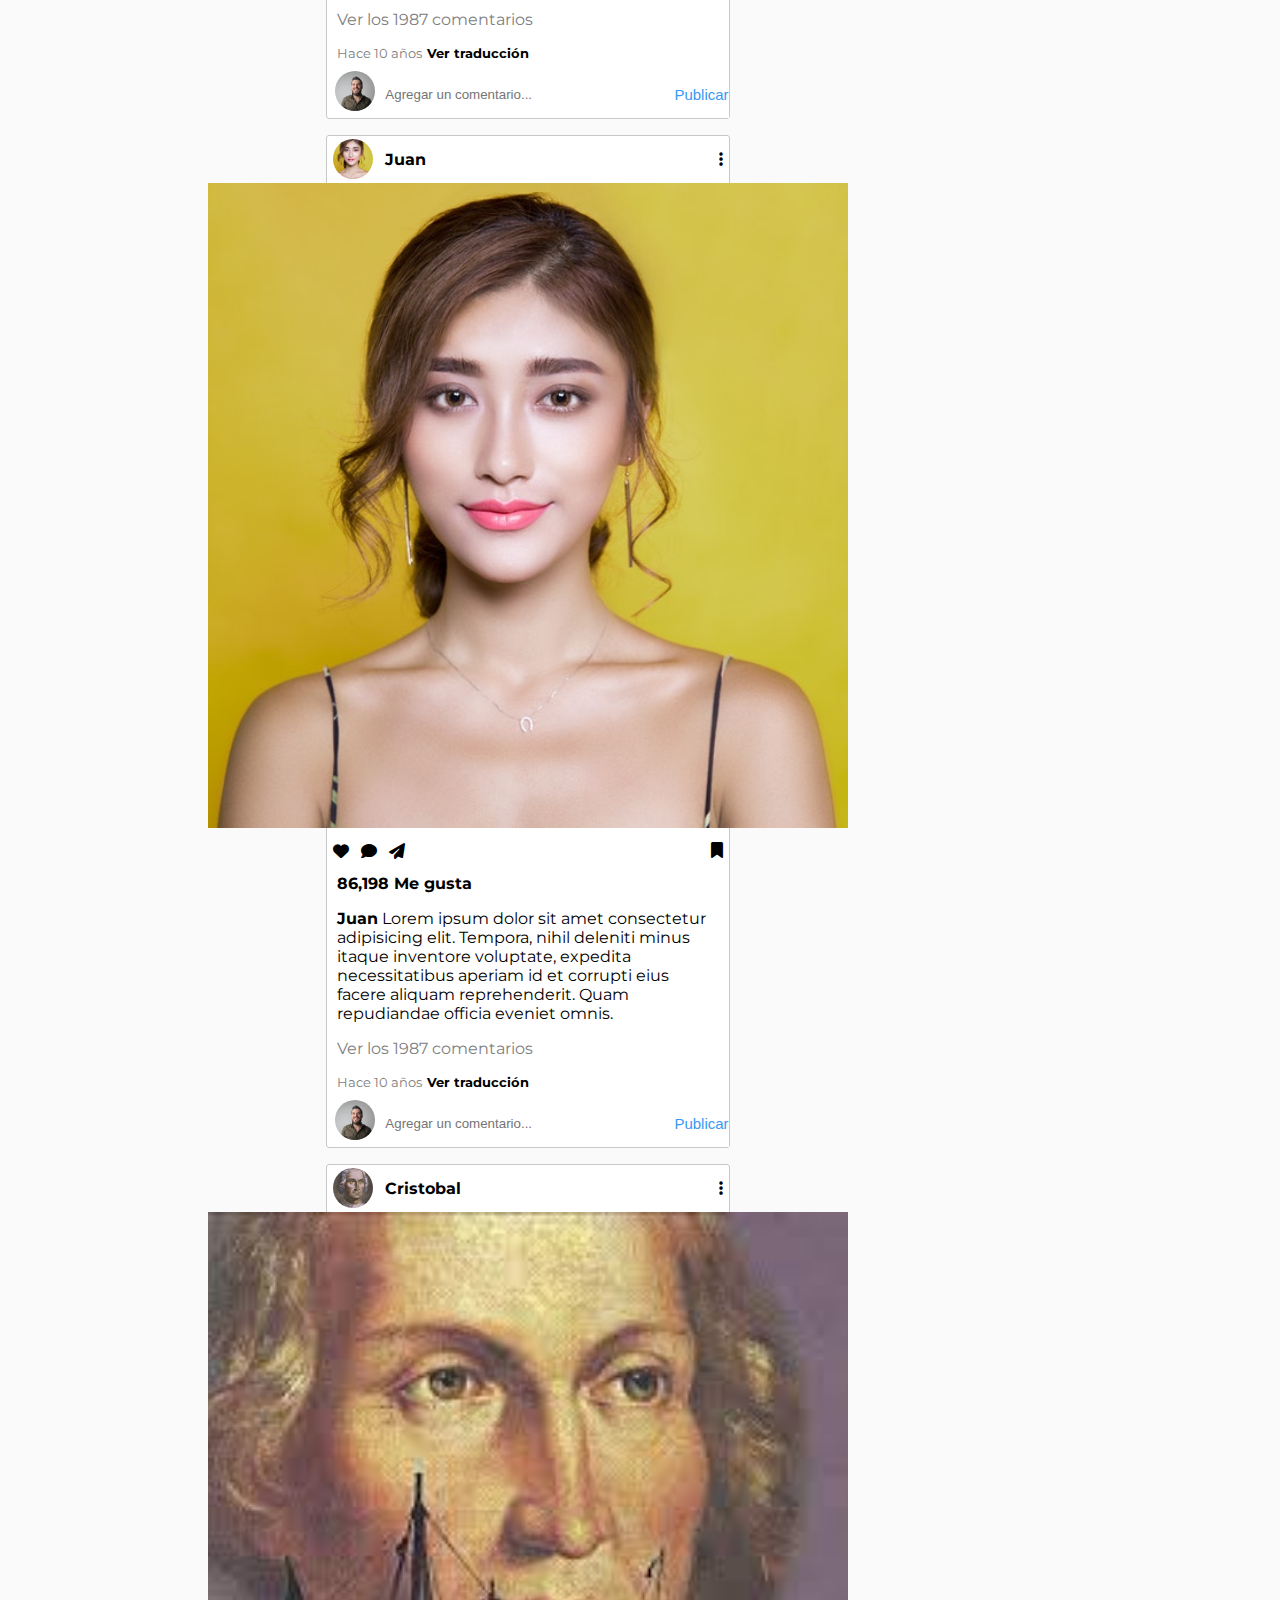
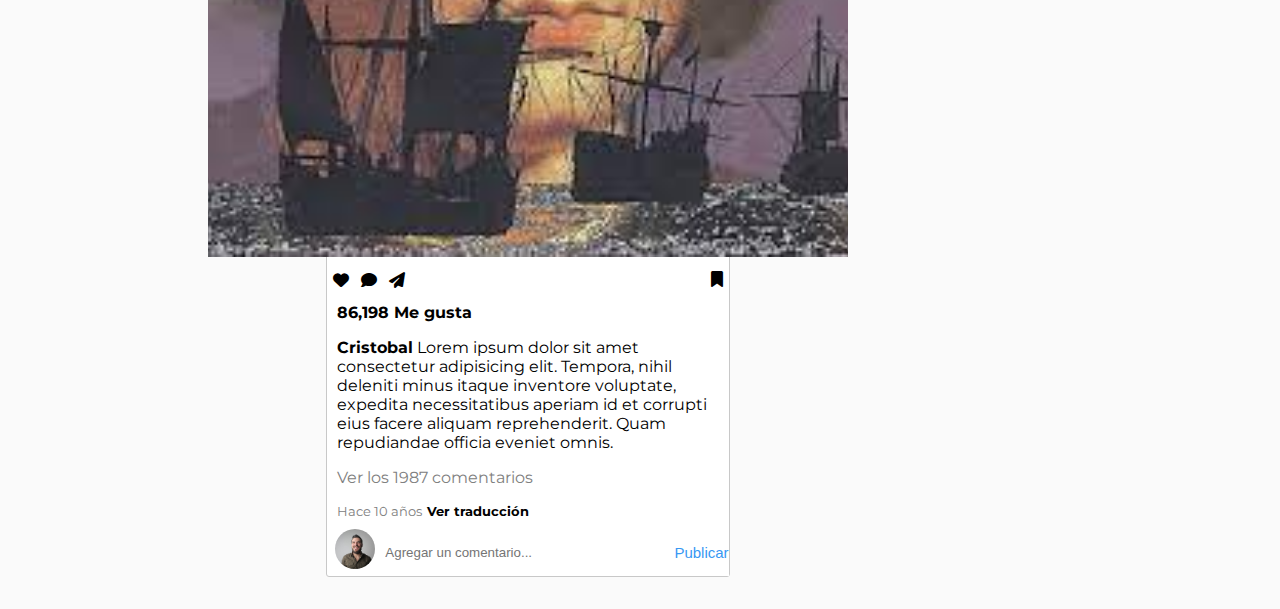
==== commit 1b6f0541: "Update index.html" ====
--- a/index.html
+++ b/index.html
@@ -22,7 +22,7 @@
             <input class="border buscador-principal" type="buscador" placeholder="Buscar">
         </div>
         <div class="gap-cabezera">
-            <a href="./Index.html"><i class="fa-solid fa-house iconos-cabezera clicker hypervinculos"></i></a>
+            <a href="./index.html"><i class="fa-solid fa-house iconos-cabezera clicker hypervinculos"></i></a>
             <i class="fa-brands fa-facebook-messenger iconos-cabezera clicker"></i>
             <i class="fa-solid fa-heart iconos-cabezera clicker"></i>
             <a href="./perfil.html"><img class="tamaño-perfil-foto clicker" src="./imagenes/josema.jpg" alt=""></a>
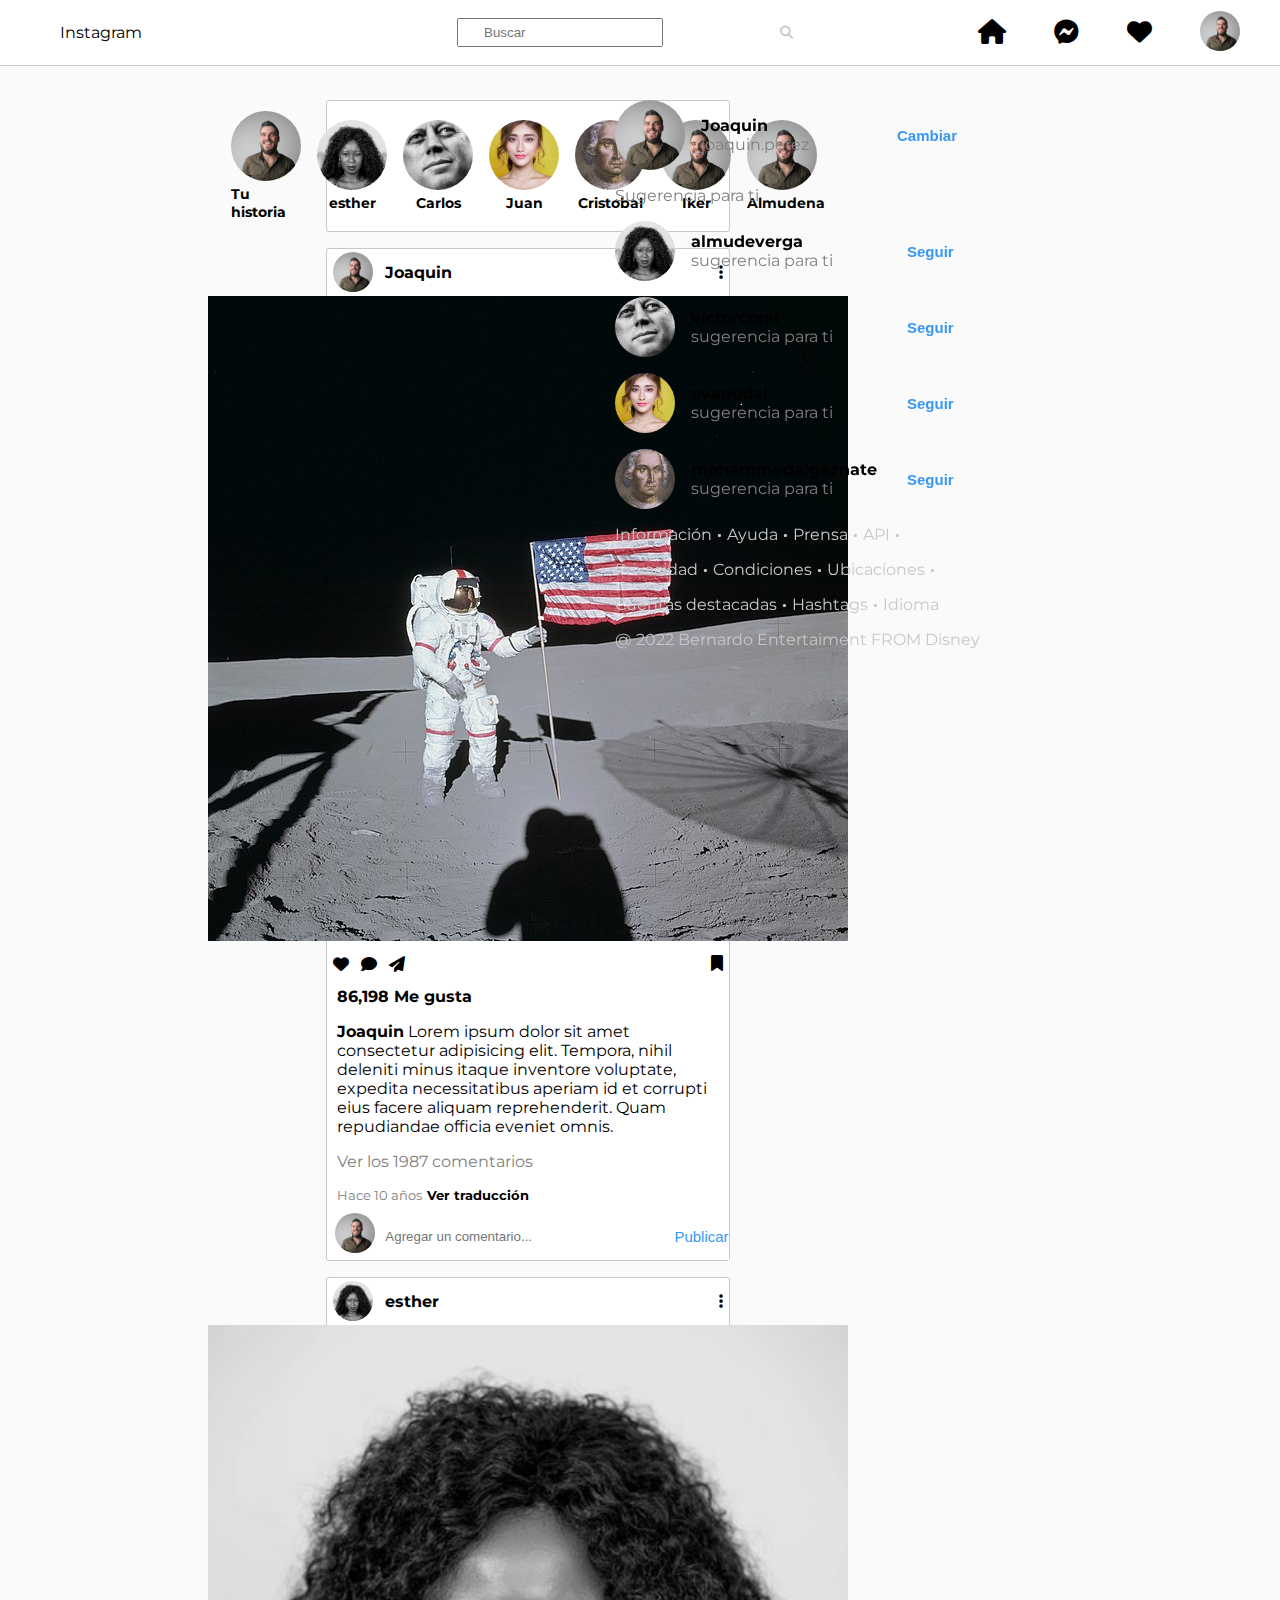
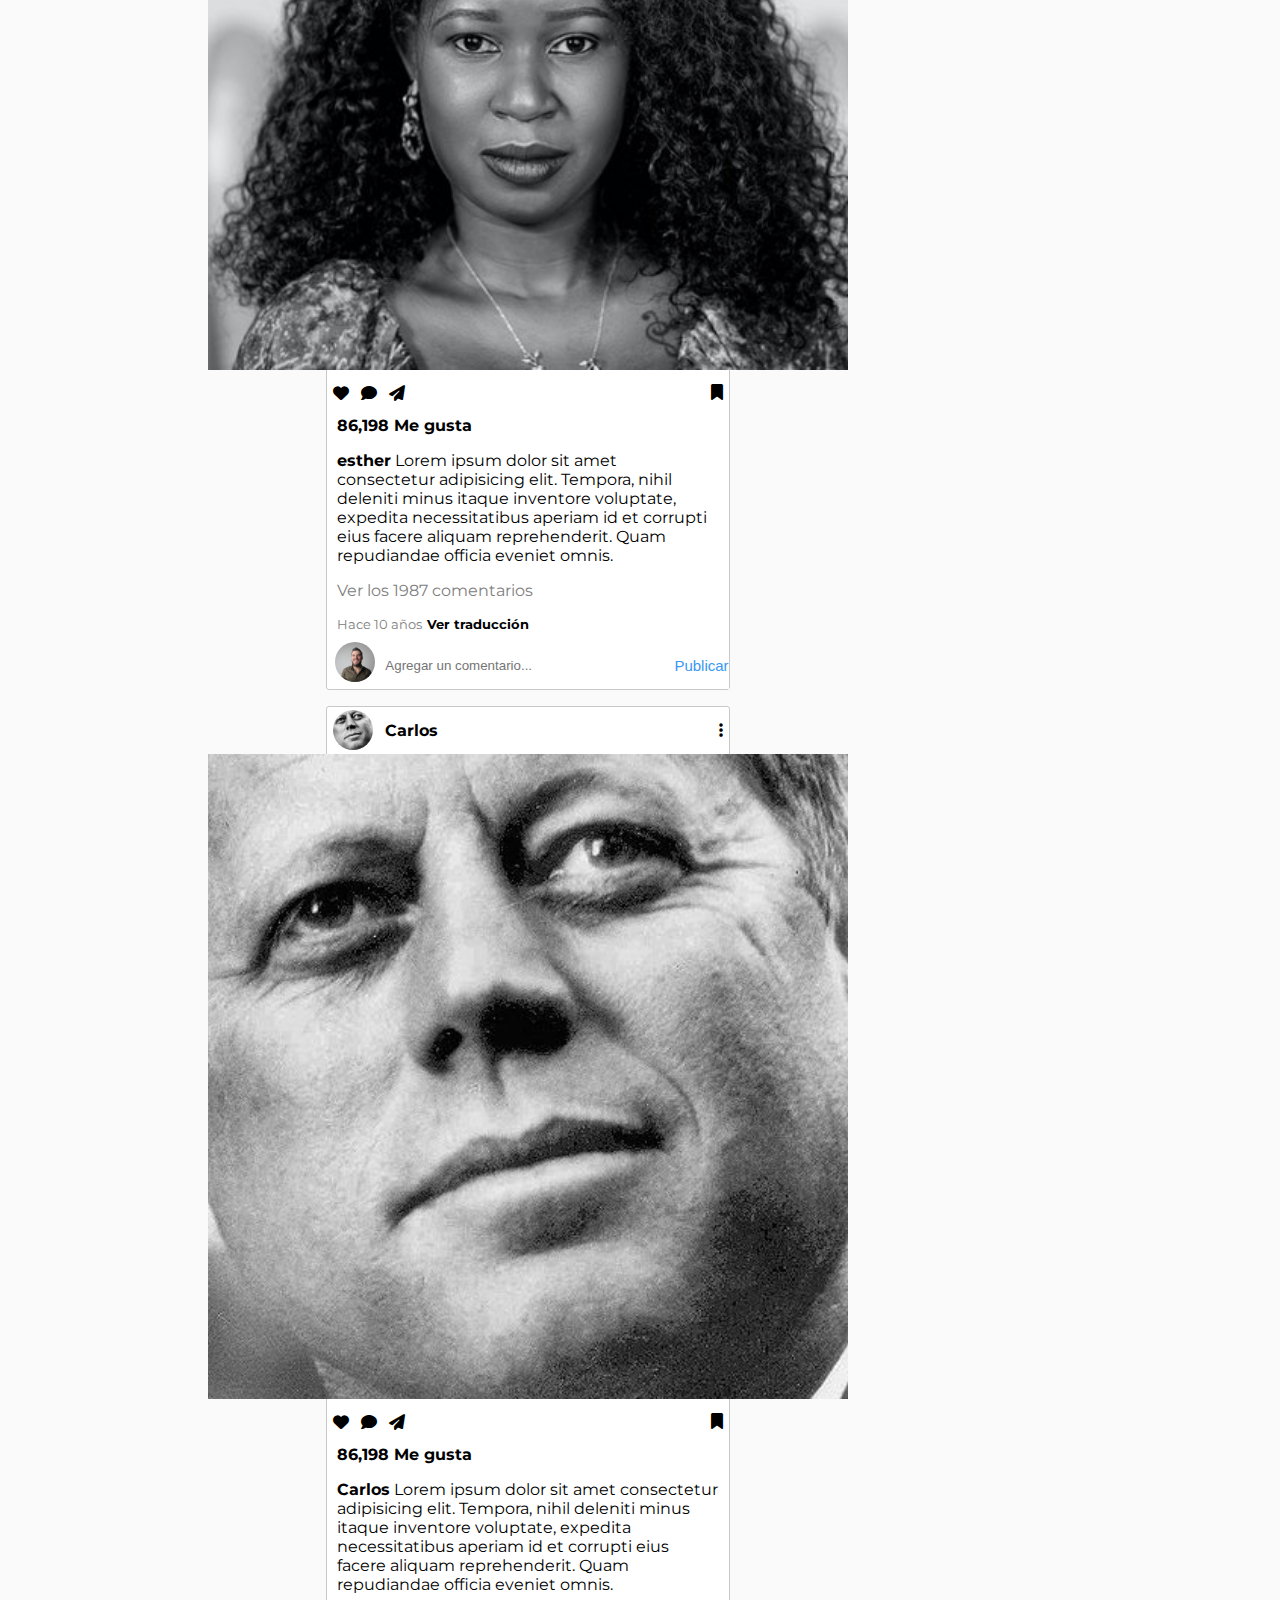
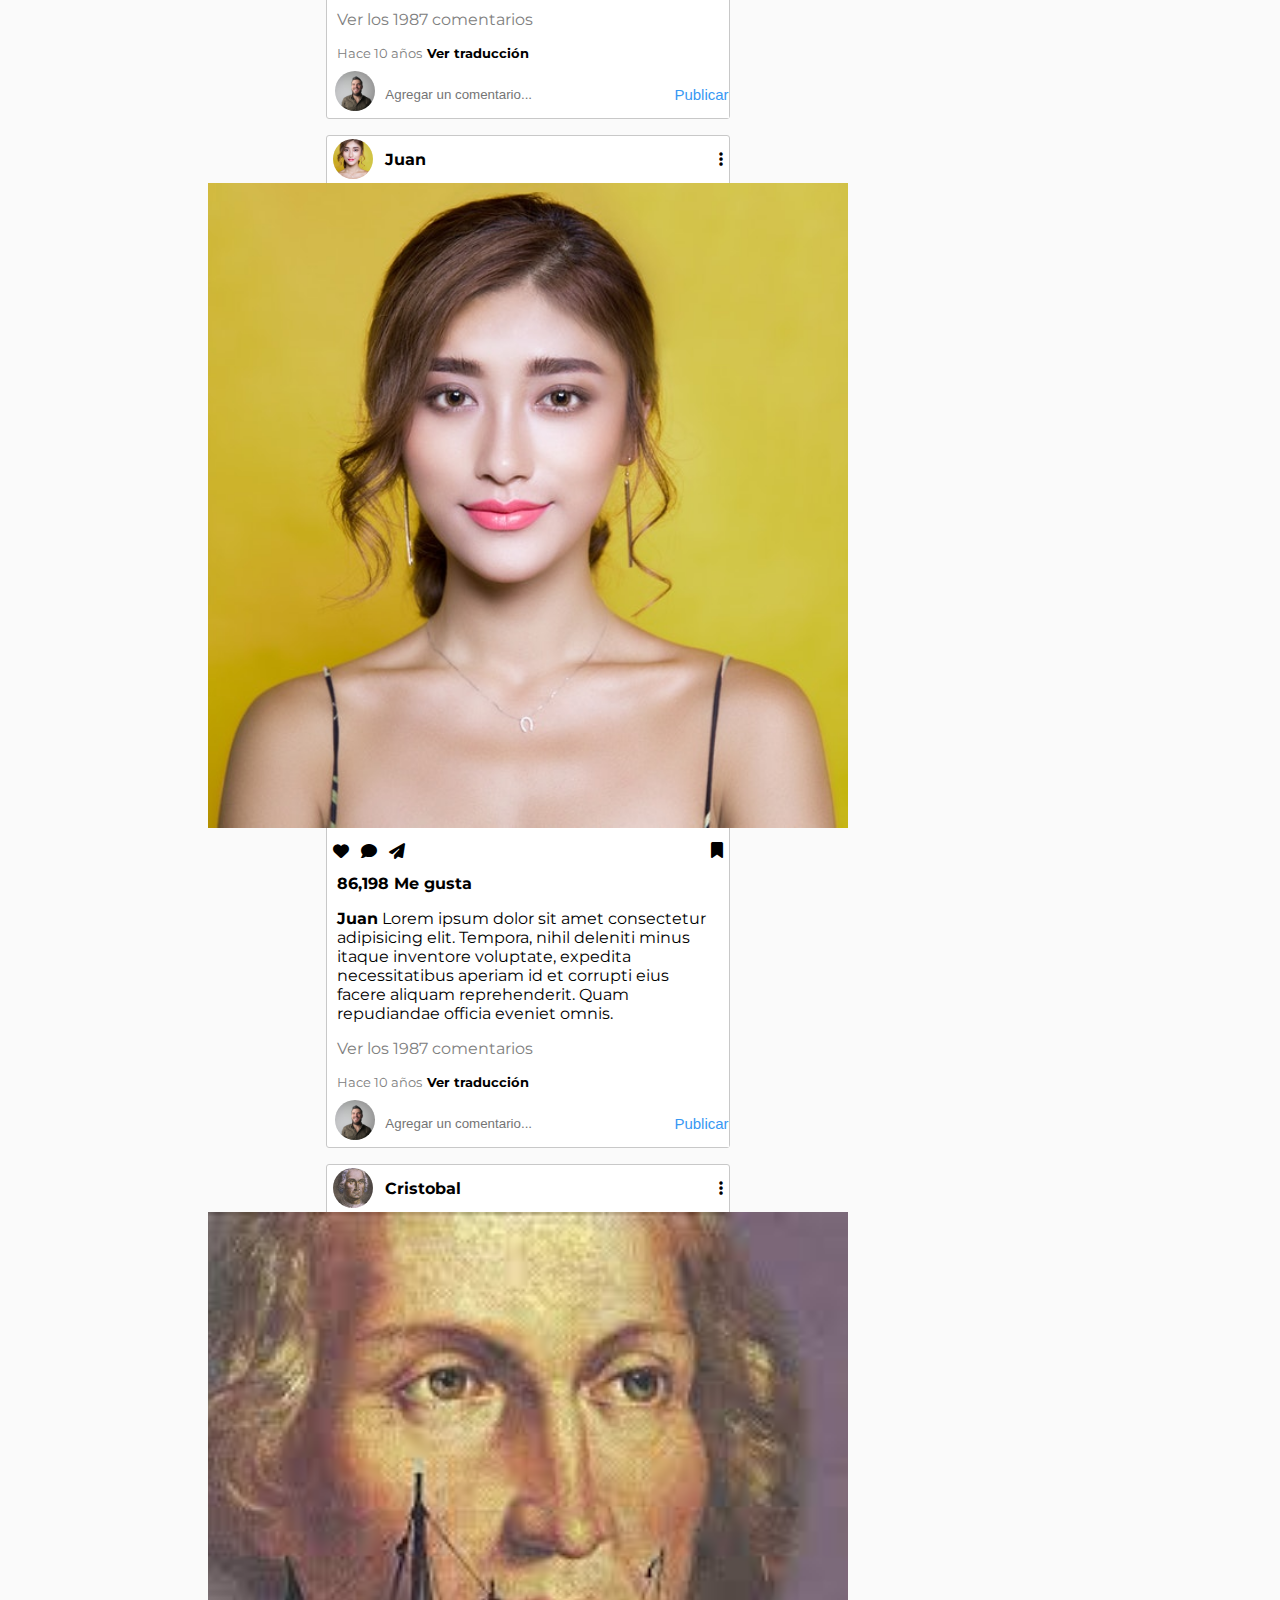
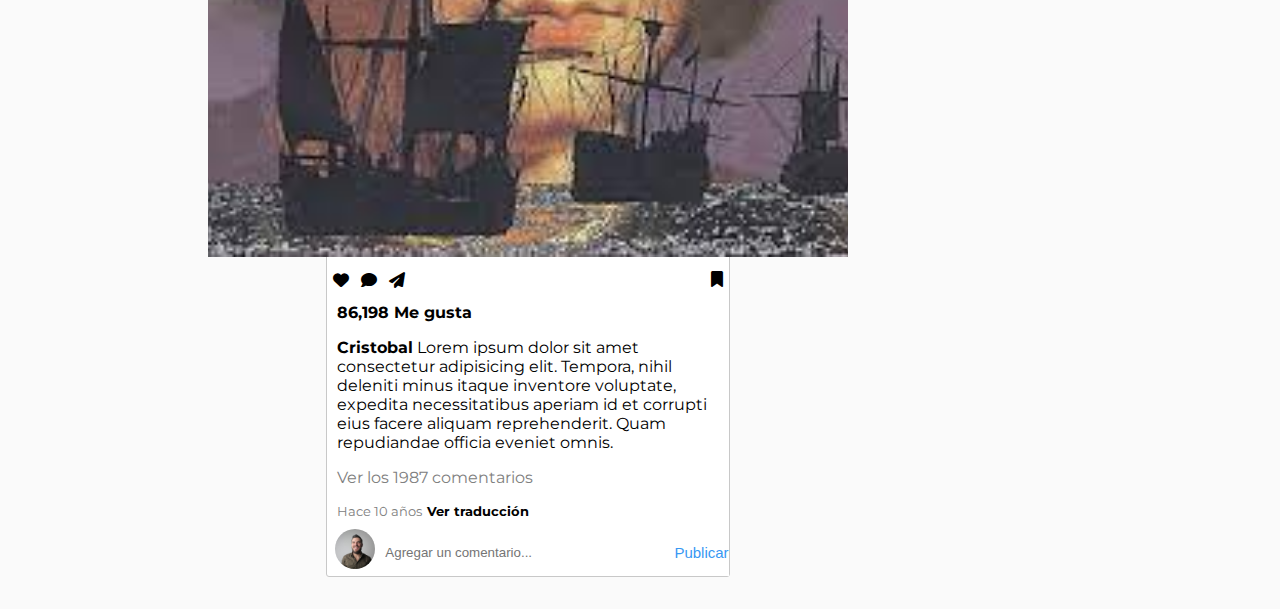
==== commit 2ca218c2: "Update index.html" ====
--- a/index.html
+++ b/index.html
@@ -6,7 +6,7 @@
     <meta http-equiv="X-UA-Compatible" content="IE=edge">
     <meta name="viewport" content="width=device-width, initial-scale=1.0">
     <title>Inicio</title>
-    <link rel="stylesheet" href="style.css">
+    <link rel="stylesheet" href="./style.css">
     <link rel="stylesheet" href="https://cdnjs.cloudflare.com/ajax/libs/font-awesome/6.1.1/css/all.min.css">
     <link href="https://fonts.googleapis.com/css2?family=Montserrat:ital,wght@0,100;0,200;0,300;1,100;1,200;1,300&display=swap" rel="stylesheet">
 </head>
@@ -16,7 +16,7 @@
     <!--Cabezera-->
 
     <header class="cabeza margin-cabezera">
-        <a class="hypervinculos" href="./Index.html"><p class="clicker">Instagram</p></a>
+        <a class="hypervinculos" href="./index.html"><p class="clicker">Instagram</p></a>
         <div class="center">
             <i class="fa-solid fa-magnifying-glass lupa"></i>
             <input class="border buscador-principal" type="buscador" placeholder="Buscar">
